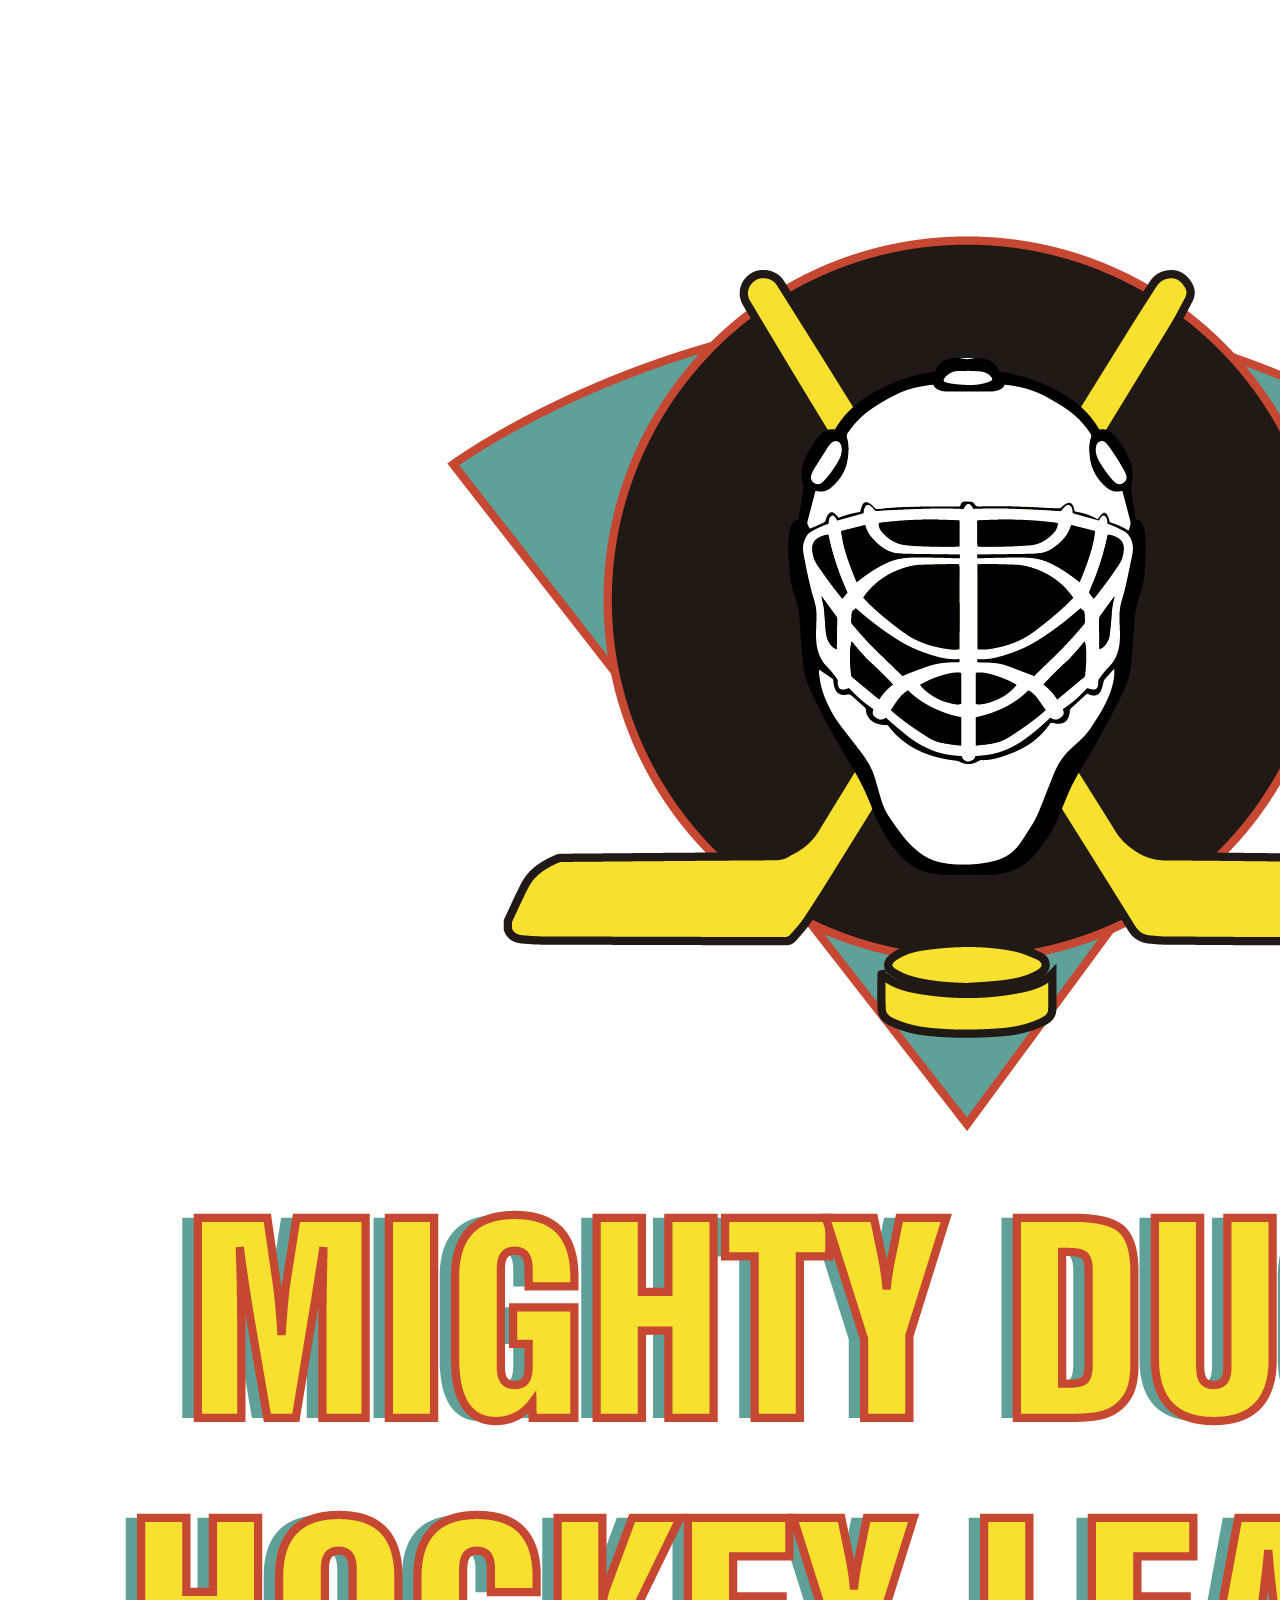
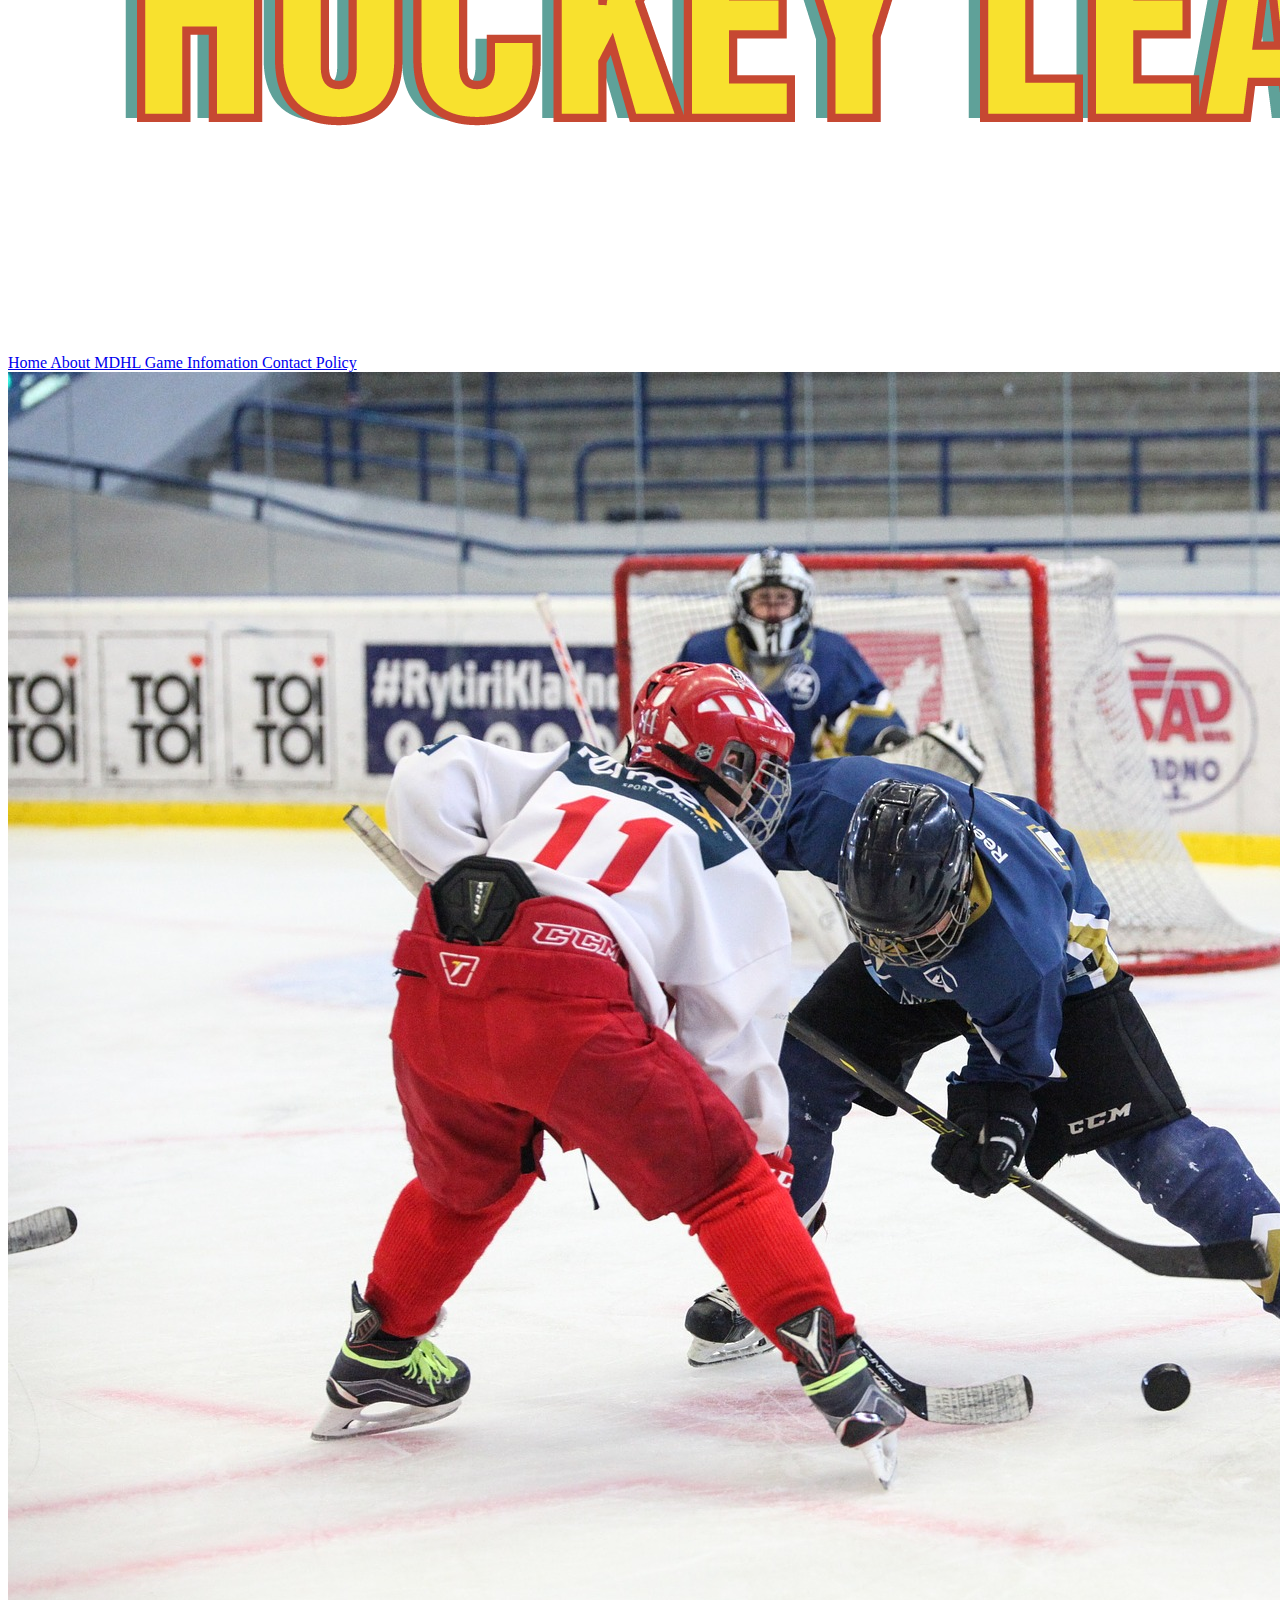
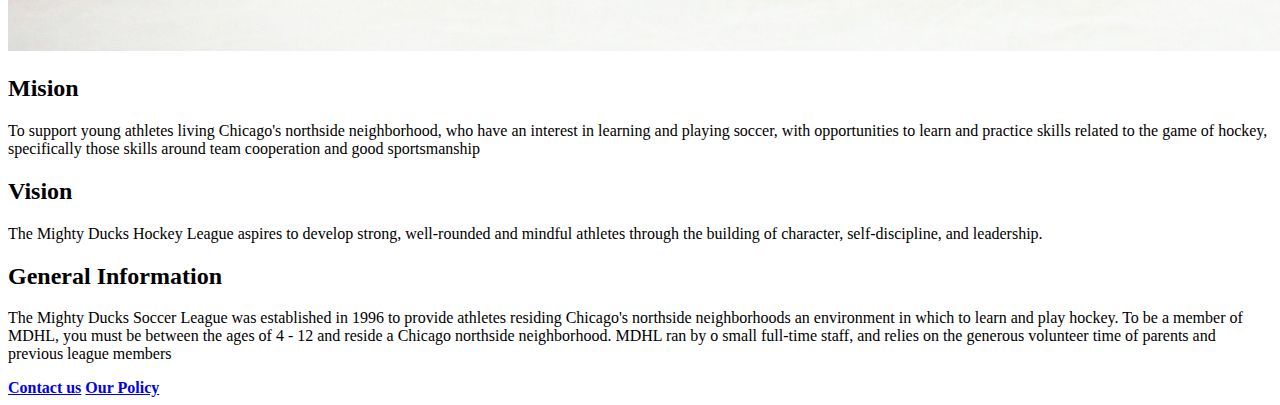
==== about.html @ fa1331a8 "agrego-tarjetas" ====
<!DOCTYPE html>
<html lang="es">
  <head>
    <meta charset="UTF-8">
        <title>Mighty Ducks</title>
        <link rel="shortcut icon" href="./assets/Logo-Mighty-ducks-01.png">
        <link rel="stylesheet" href="./assets/styles/owndesign.css">
        <!-- <link rel="stylesheet" href="/assets/styles.css"> -->
  </head>
  <body>

    <header>      
      <nav class="navbar">

        <div ><img id="logo" src="./assets/Logo-Mighty-ducks-01.png" alt="image hockey 3"> </div>      
            
            <a class="button" href="index.html"> Home </a>
            <a  class="button" href="#"> About MDHL </a>        
            <a  class="button" href="schedule.html"> Game Infomation  </a>         
            <a  class="button" href="contact.html"> Contact </a>
            <a  class="button" href="policy.html"> Policy </a>
          
      </nav>
      
  

    
     <div>
          <img id="image1" src="./assets/design1_image1.jpg" alt="image hockey 3">
     </div>
    
    </header>
  
    <main>
  
    

      <div>
        <article class="content" >
              <h2>Mision</h2>
                 <p>
                     To support young athletes living Chicago's northside neighborhood, who have an interest in
                      learning and playing soccer, with opportunities to learn and practice skills related to the game of
                       hockey, specifically those skills around team cooperation and good sportsmanship</p>
        
            <h2>Vision</h2>
                  <p>
                          The Mighty Ducks Hockey League aspires to develop strong, well-rounded and mindful athletes
                          through the building of character, self-discipline, and leadership.</p>
        
            <h2>General Information</h2>
                   <p>
                         The Mighty Ducks Soccer League was established in 1996 to provide athletes residing
                         Chicago's northside neighborhoods an environment in which to learn and play hockey. To be a
                         member of MDHL, you must be between the ages of 4 - 12 and reside a Chicago northside
                        neighborhood. MDHL ran by o small full-time staff, and relies on the generous volunteer time of
                        parents and previous league members</p>

          </article>
       </div>
    </main>
       <footer>
                
         
         <a href="contact.html"><b> Contact us</b></a>
          
                
         <a href="policy.html"> <b> Our Policy </b></a>
         
        
       
      </footer>  
</body>
</html>
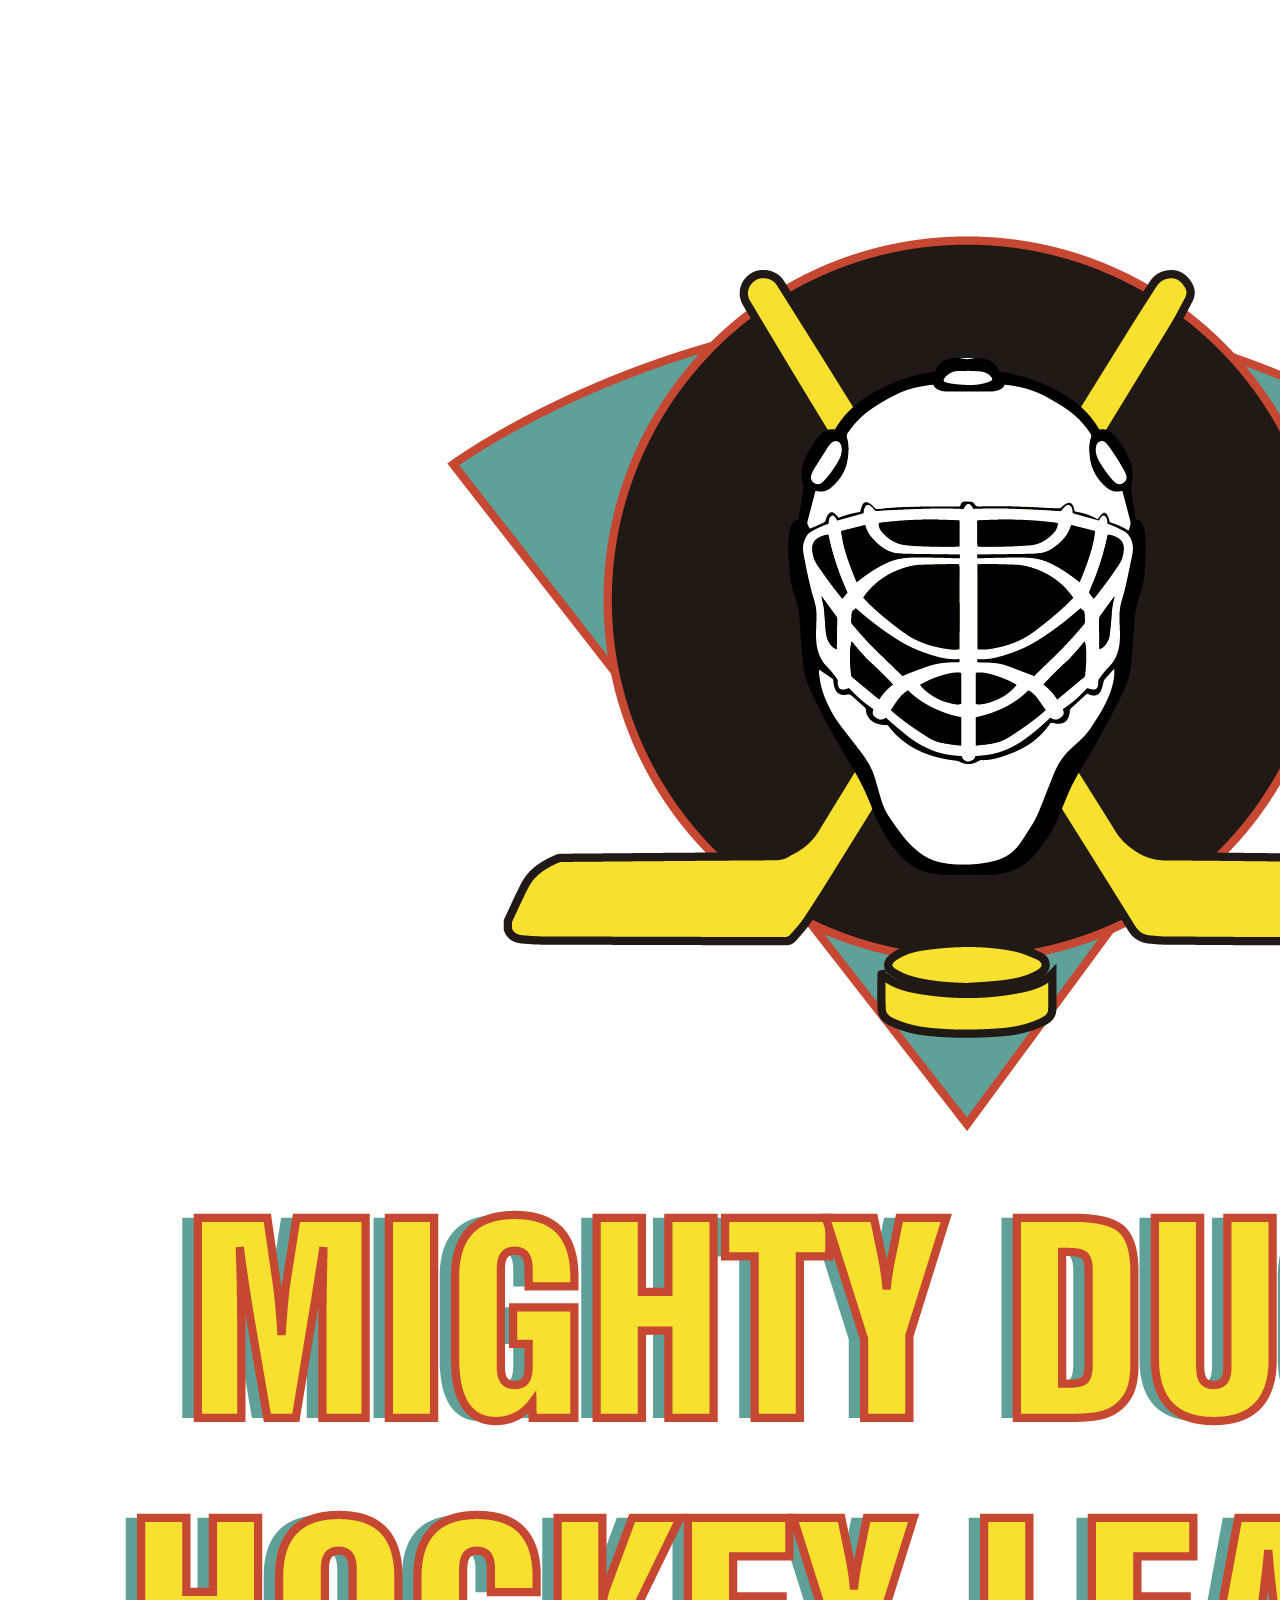
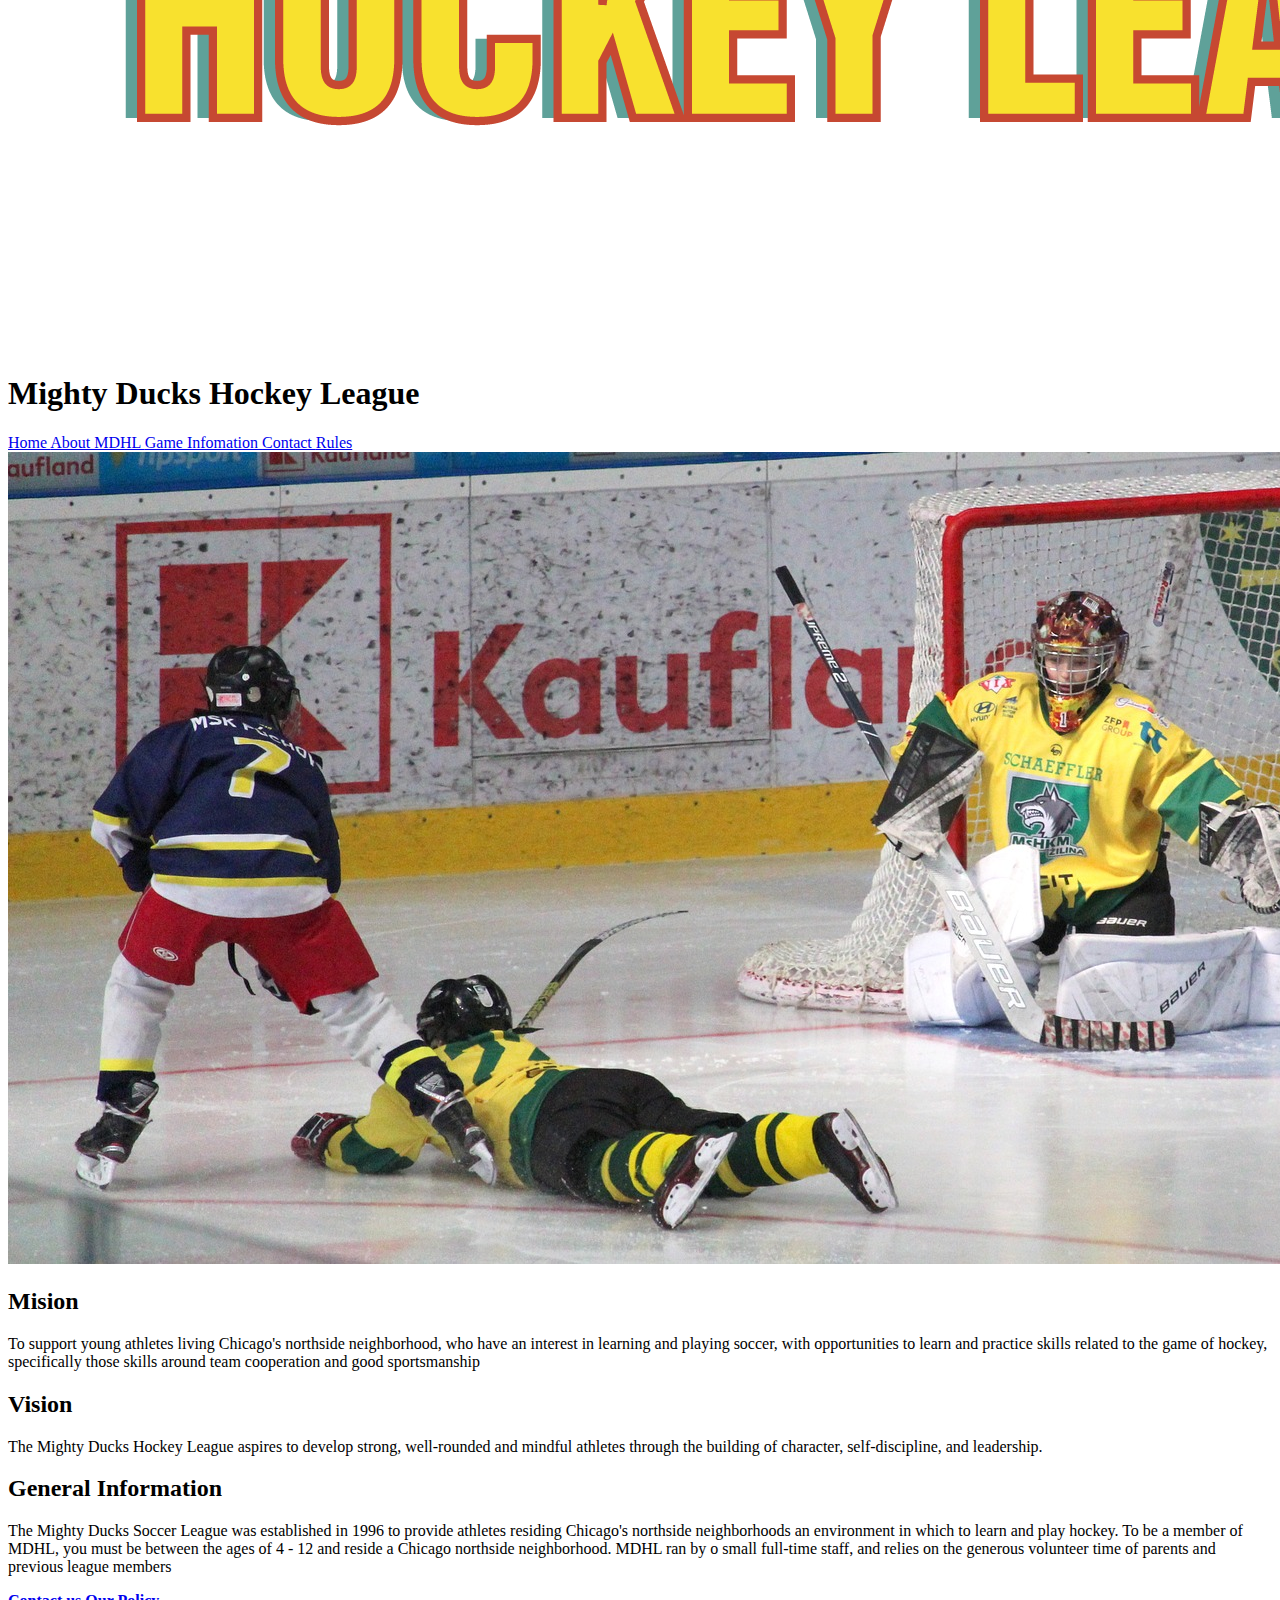
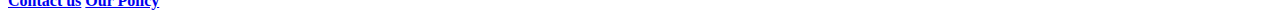
==== commit a83e84ec: "agregue-flex-y-mejore-cosas" ====
--- a/about.html
+++ b/about.html
@@ -9,26 +9,24 @@
   </head>
   <body>
 
-    <header>      
+    <header>     
+
       <nav class="navbar">
-
-        <div ><img id="logo" src="./assets/Logo-Mighty-ducks-01.png" alt="image hockey 3"> </div>      
-            
+         <div> <img id="logo" src="./assets/Logo-Mighty-ducks-01.png" alt="image hockey 3"> </div> 
+             
+        <div class="title"><h1>Mighty Ducks Hockey League </h1></div>
+        <div>
             <a class="button" href="index.html"> Home </a>
             <a  class="button" href="#"> About MDHL </a>        
-            <a  class="button" href="schedule.html"> Game Infomation  </a>         
+            <a  class="button" href="schedule.html"> Game Infomation </a>         
             <a  class="button" href="contact.html"> Contact </a>
-            <a  class="button" href="policy.html"> Policy </a>
-          
+            <a  class="button" href="policy.html"> Rules </a>
+          </div>  
       </nav>
-      
   
-
-    
-     <div>
-          <img id="image1" src="./assets/design1_image1.jpg" alt="image hockey 3">
-     </div>
-    
+  
+      <img id="image1" src="./assets/design1_image2.jpg" alt="image-hockey-3">
+     
     </header>
   
     <main>
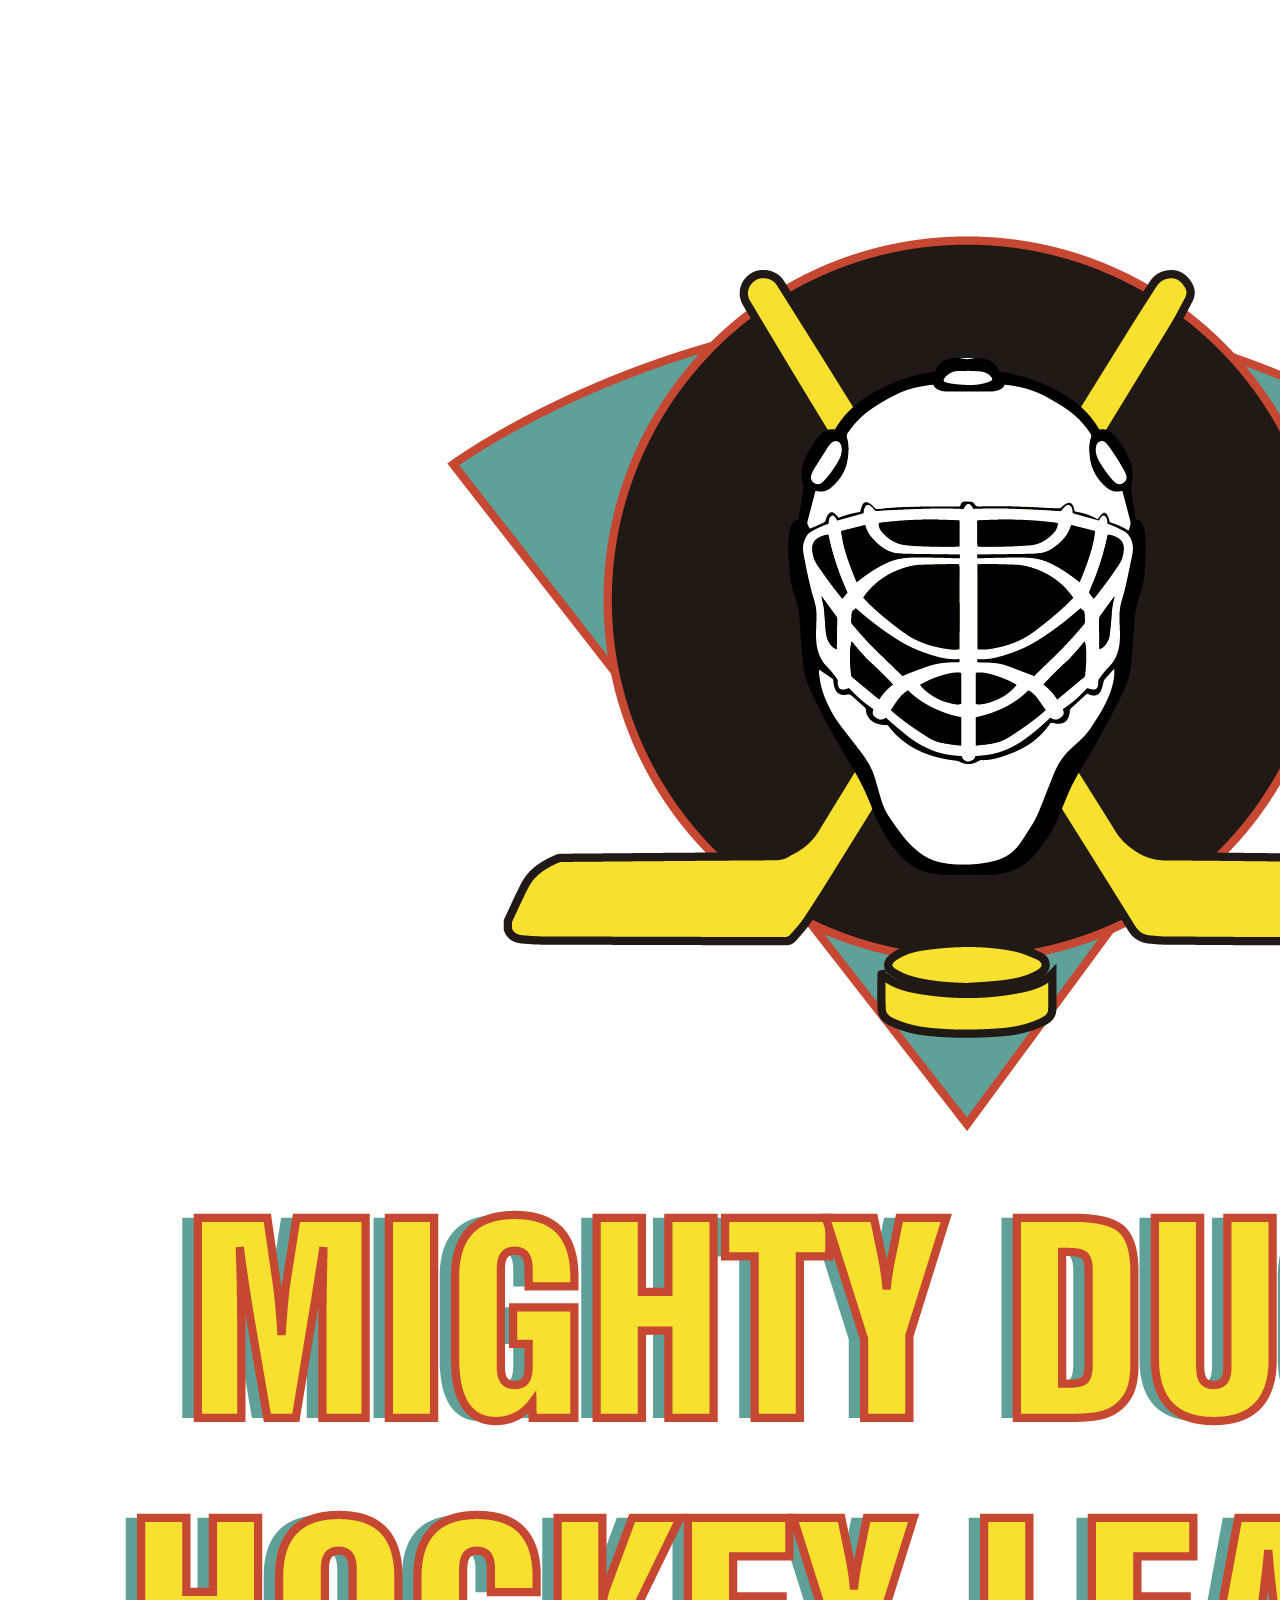
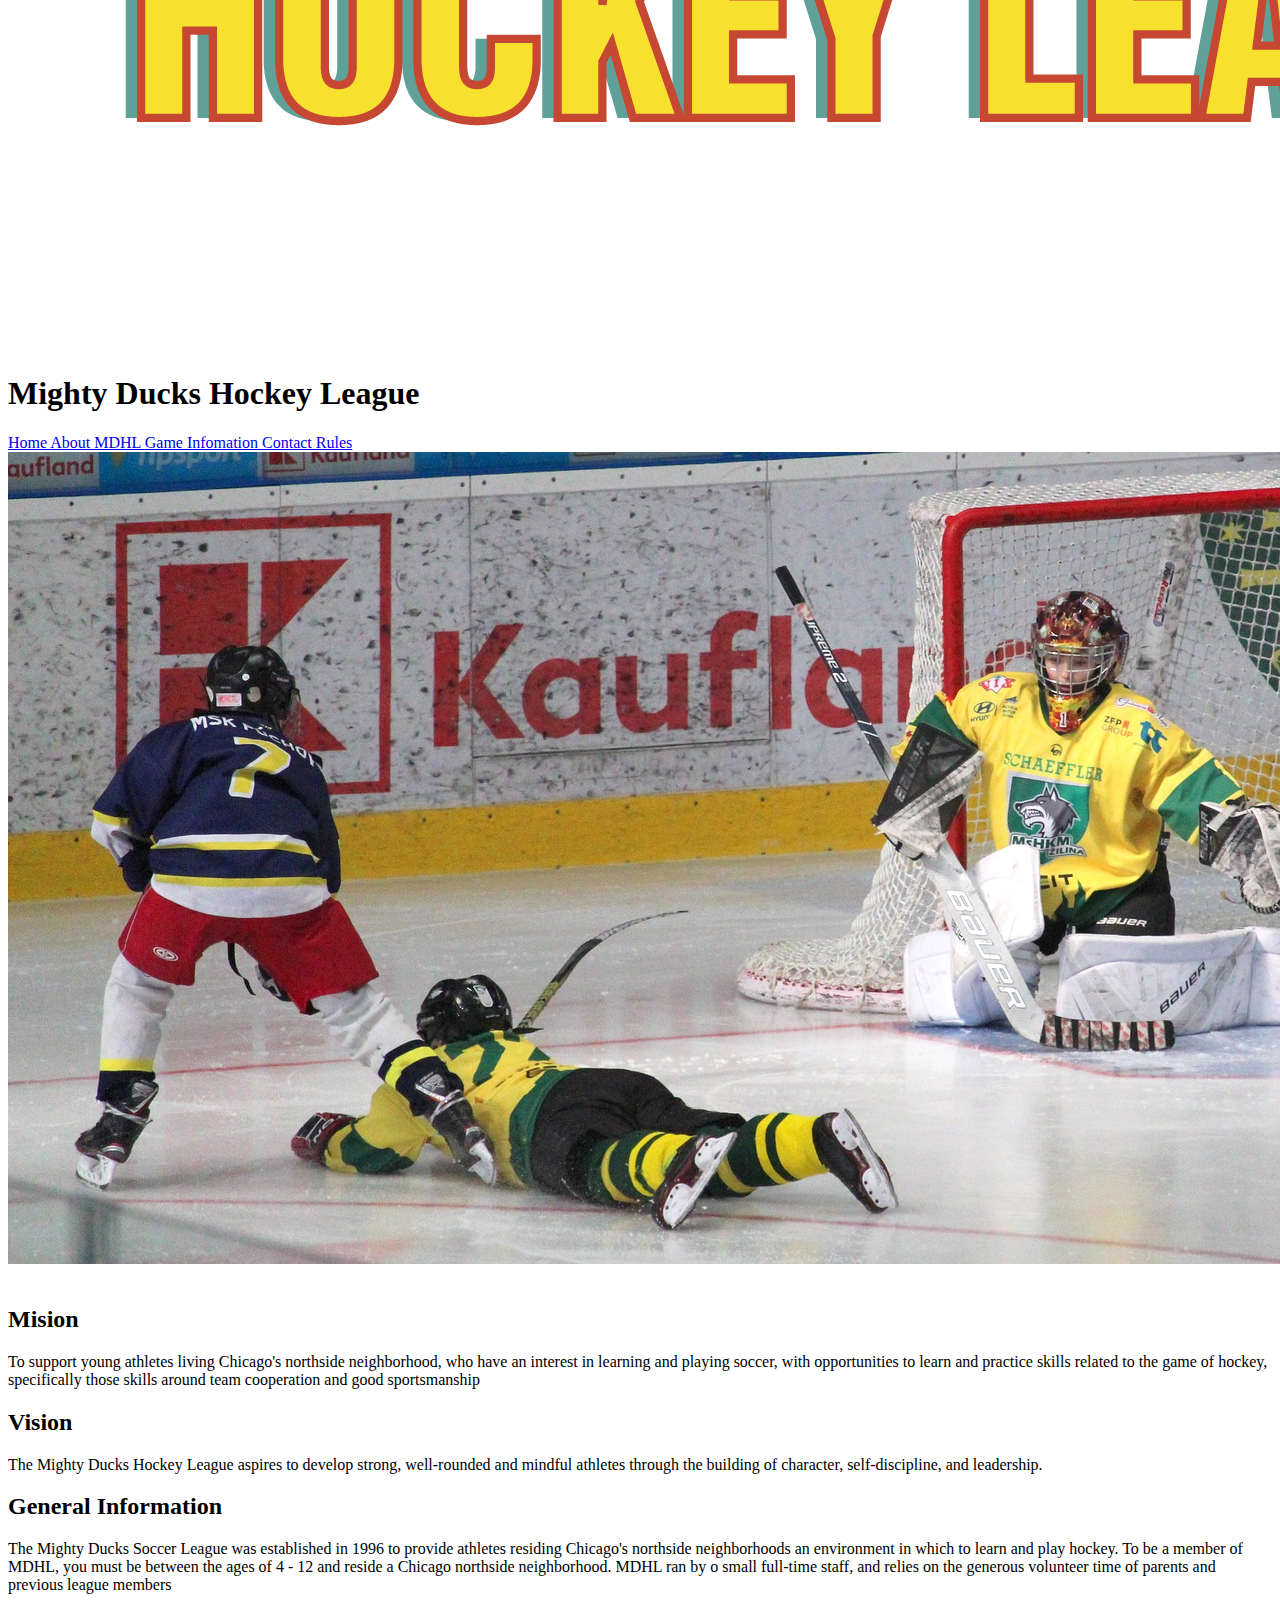
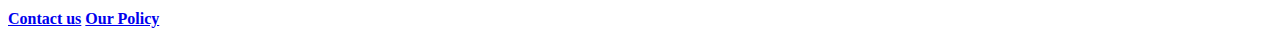
==== commit 062b53f7: "fix:falto-commit" ====
--- a/about.html
+++ b/about.html
@@ -32,7 +32,7 @@
     <main>
   
     
-
+<br>
       <div>
         <article class="content" >
               <h2>Mision</h2>
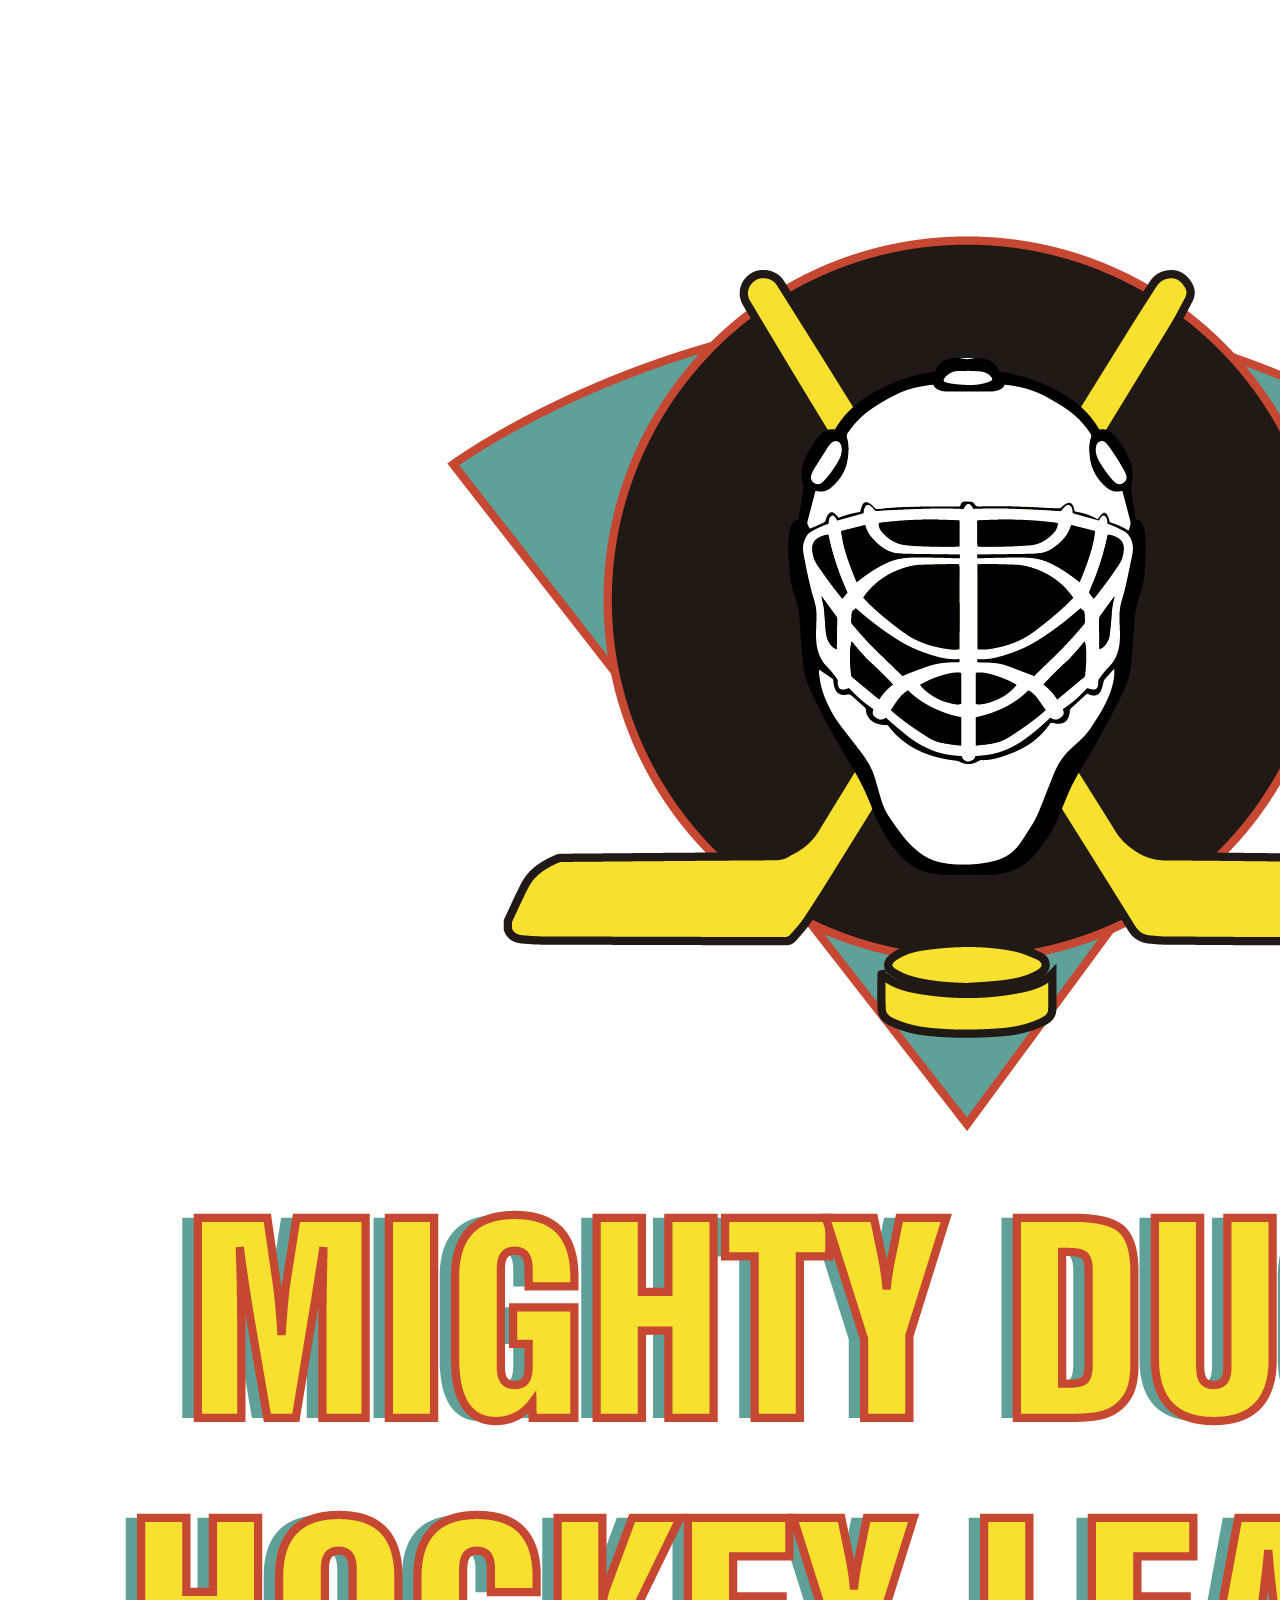
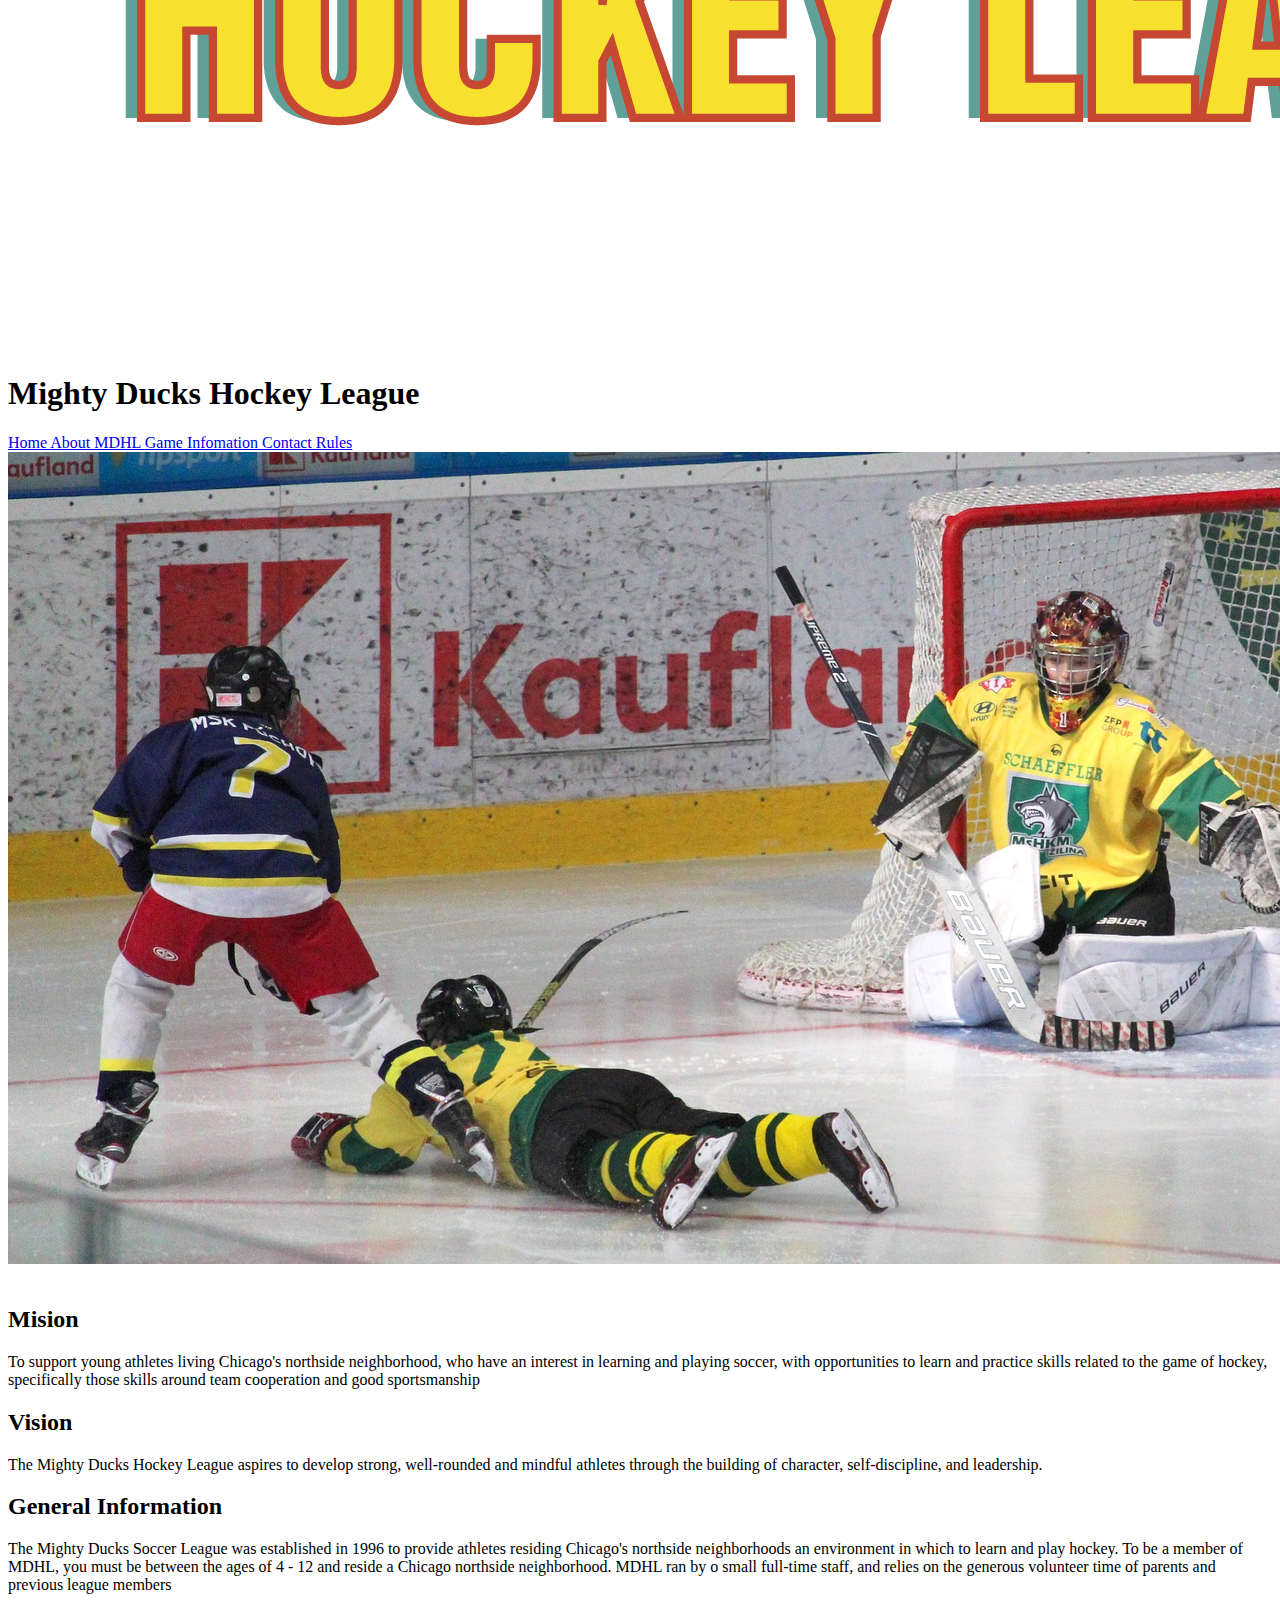
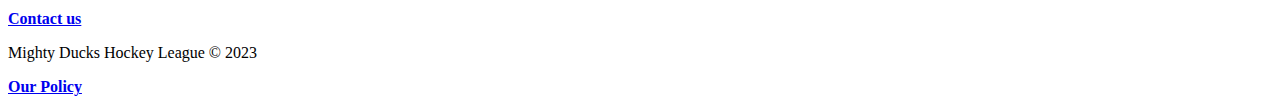
==== commit 830b427b: "actualizo:formulario-y-table1" ====
--- a/about.html
+++ b/about.html
@@ -9,31 +9,30 @@
   </head>
   <body>
 
-    <header>     
 
-      <nav class="navbar">
-         <div> <img id="logo" src="./assets/Logo-Mighty-ducks-01.png" alt="image hockey 3"> </div> 
-             
-        <div class="title"><h1>Mighty Ducks Hockey League </h1></div>
-        <div>
+     <header>   
+      
+      
+    <img id="logo" src="./assets/Logo-Mighty-ducks-01.png" alt="image hockey 3"> </div> 
+            
+     <h1>Mighty Ducks Hockey League </h1>
+     <nav >     
             <a class="button" href="index.html"> Home </a>
             <a  class="button" href="#"> About MDHL </a>        
             <a  class="button" href="schedule.html"> Game Infomation </a>         
             <a  class="button" href="contact.html"> Contact </a>
-            <a  class="button" href="policy.html"> Rules </a>
-          </div>  
-      </nav>
-  
-  
-      <img id="image1" src="./assets/design1_image2.jpg" alt="image-hockey-3">
-     
-    </header>
+            <a  class="button" href="policy.html"> Rules </a>        
+     </nav>
+     </header>
+     <div><img id="image1" src="./assets/design1_image2.jpg" alt="image-hockey-3"></div>
+
+ 
   
     <main>
   
     
 <br>
-      <div>
+      
         <article class="content" >
               <h2>Mision</h2>
                  <p>
@@ -55,19 +54,19 @@
                         parents and previous league members</p>
 
           </article>
-       </div>
+       
     </main>
-       <footer>
+    <footer>
                 
          
-         <a href="contact.html"><b> Contact us</b></a>
-          
-                
-         <a href="policy.html"> <b> Our Policy </b></a>
-         
-        
+      <a href="contact.html"><b> Contact us</b></a>
        
-      </footer>  
+      <p>Mighty Ducks Hockey League © 2023</p>
+      <a href="policy.html"> <b> Our Policy </b></a>
+      
+     
+    
+   </footer>  
 </body>
 </html>
 
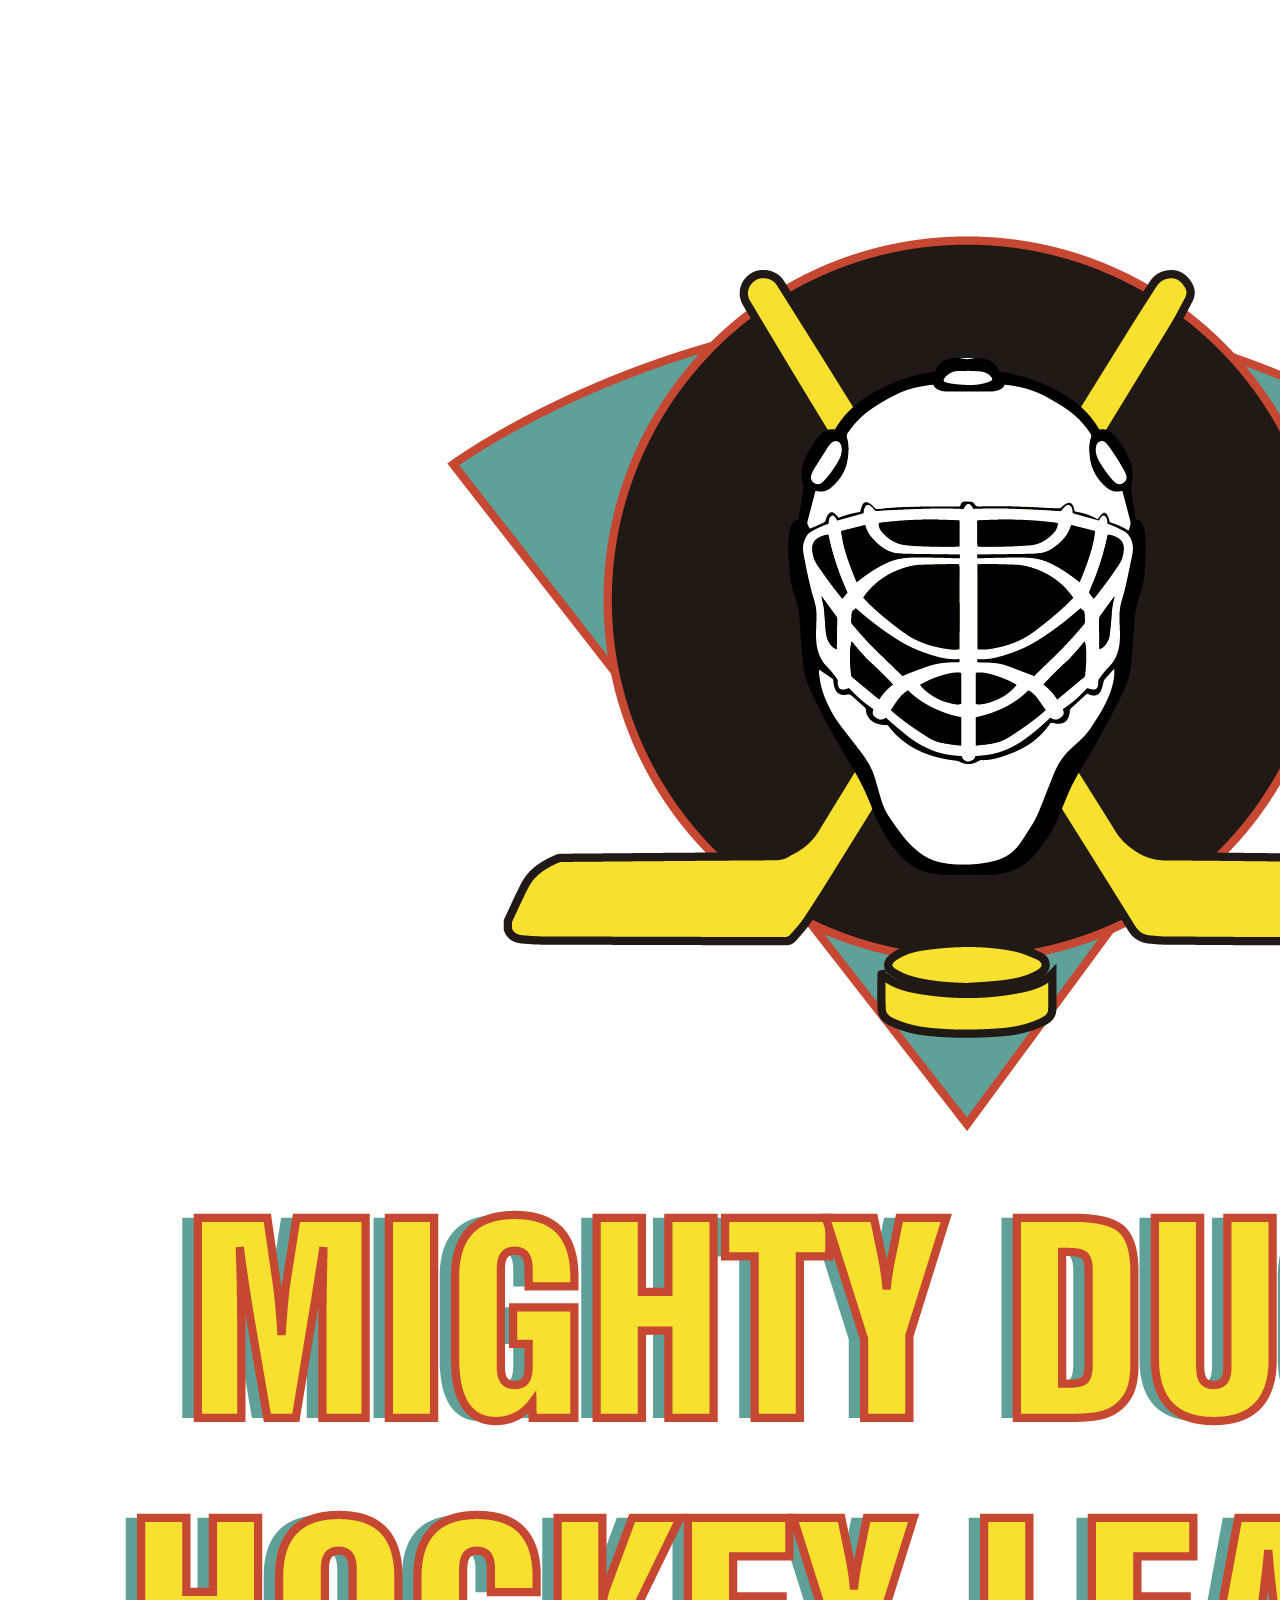
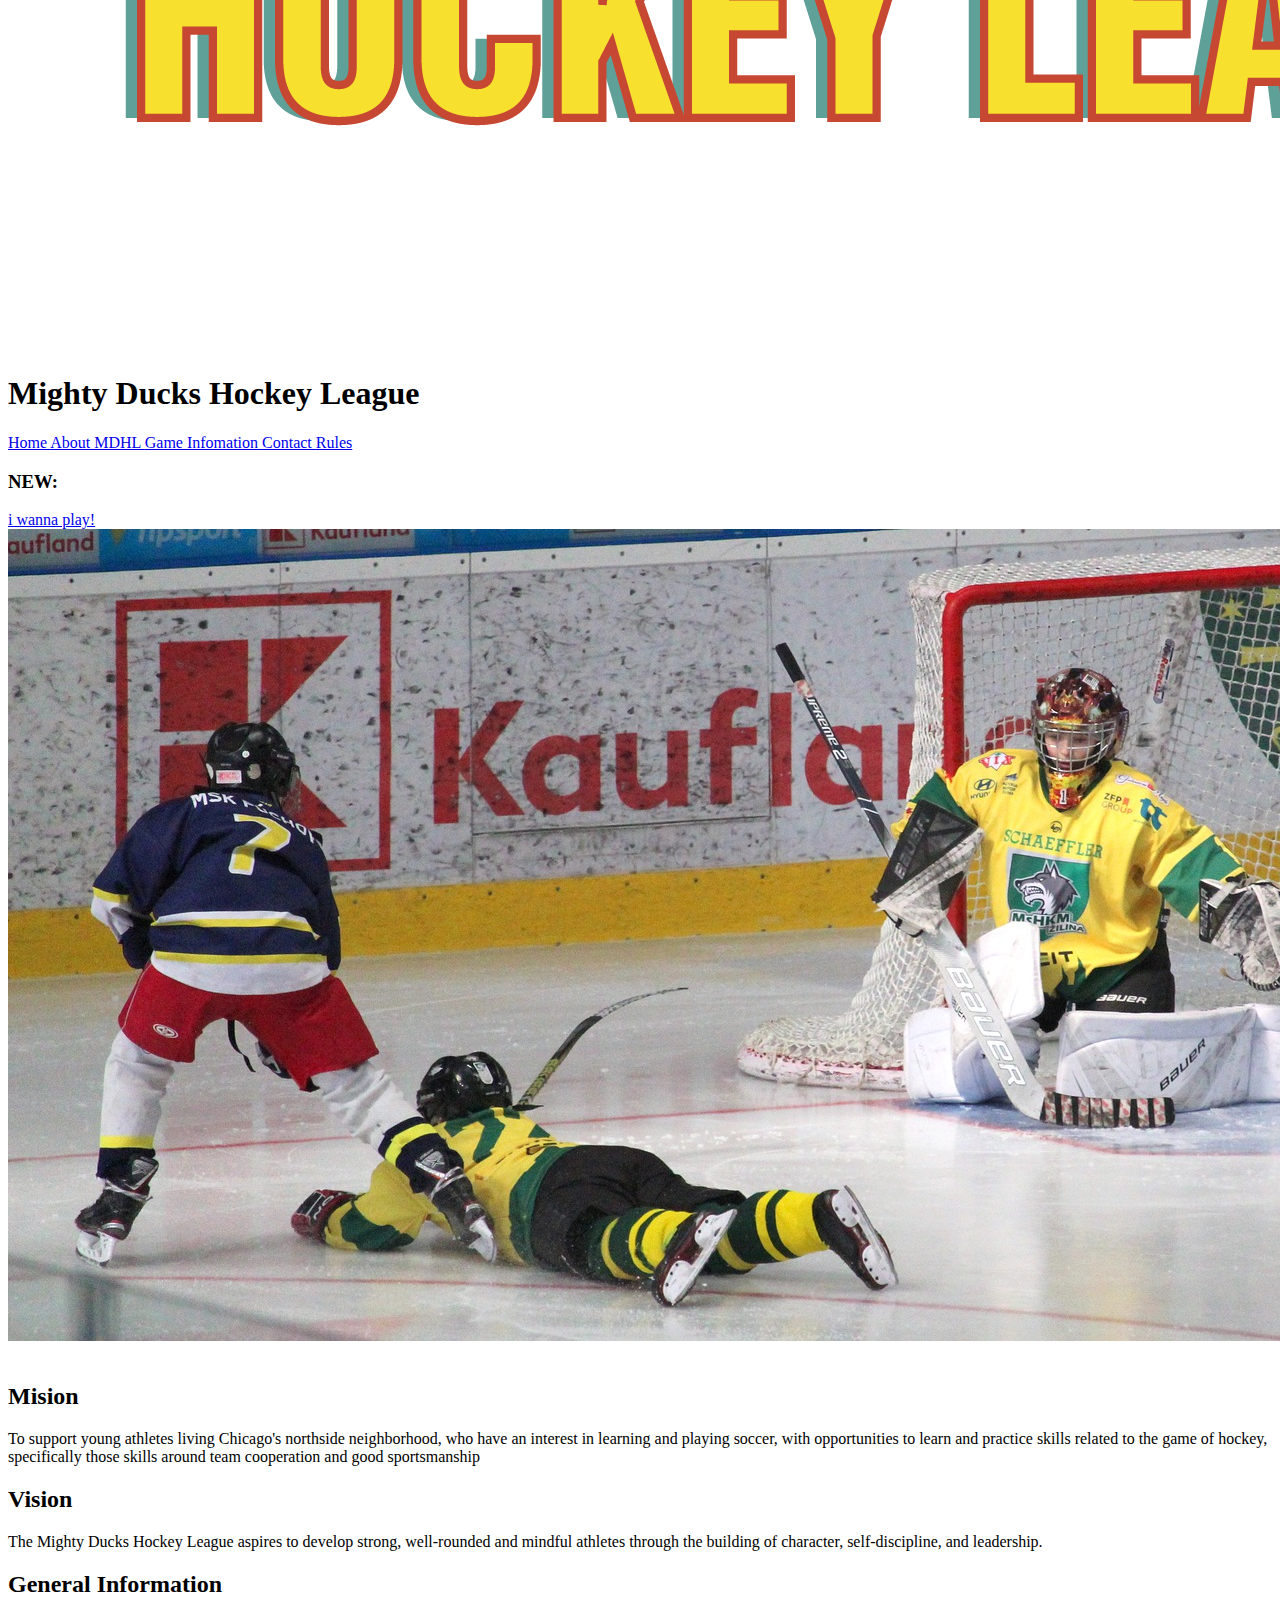
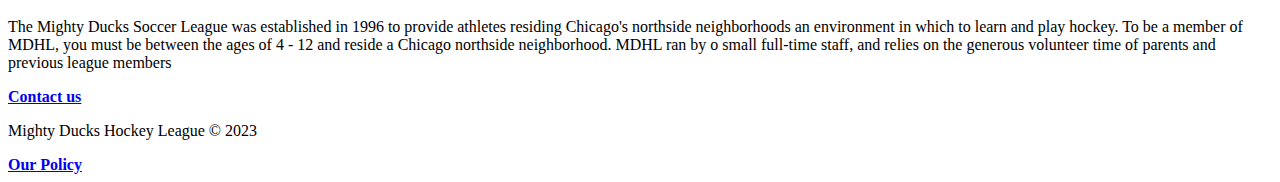
==== commit af53764d: "agrego joinbuttton" ====
--- a/about.html
+++ b/about.html
@@ -24,6 +24,7 @@
             <a  class="button" href="policy.html"> Rules </a>        
      </nav>
      </header>
+     <div class="joinbutton"> <h3>NEW: </h3> <a href="registration-form.html">i wanna play!</a></div>
      <div><img id="image1" src="./assets/design1_image2.jpg" alt="image-hockey-3"></div>
 
  
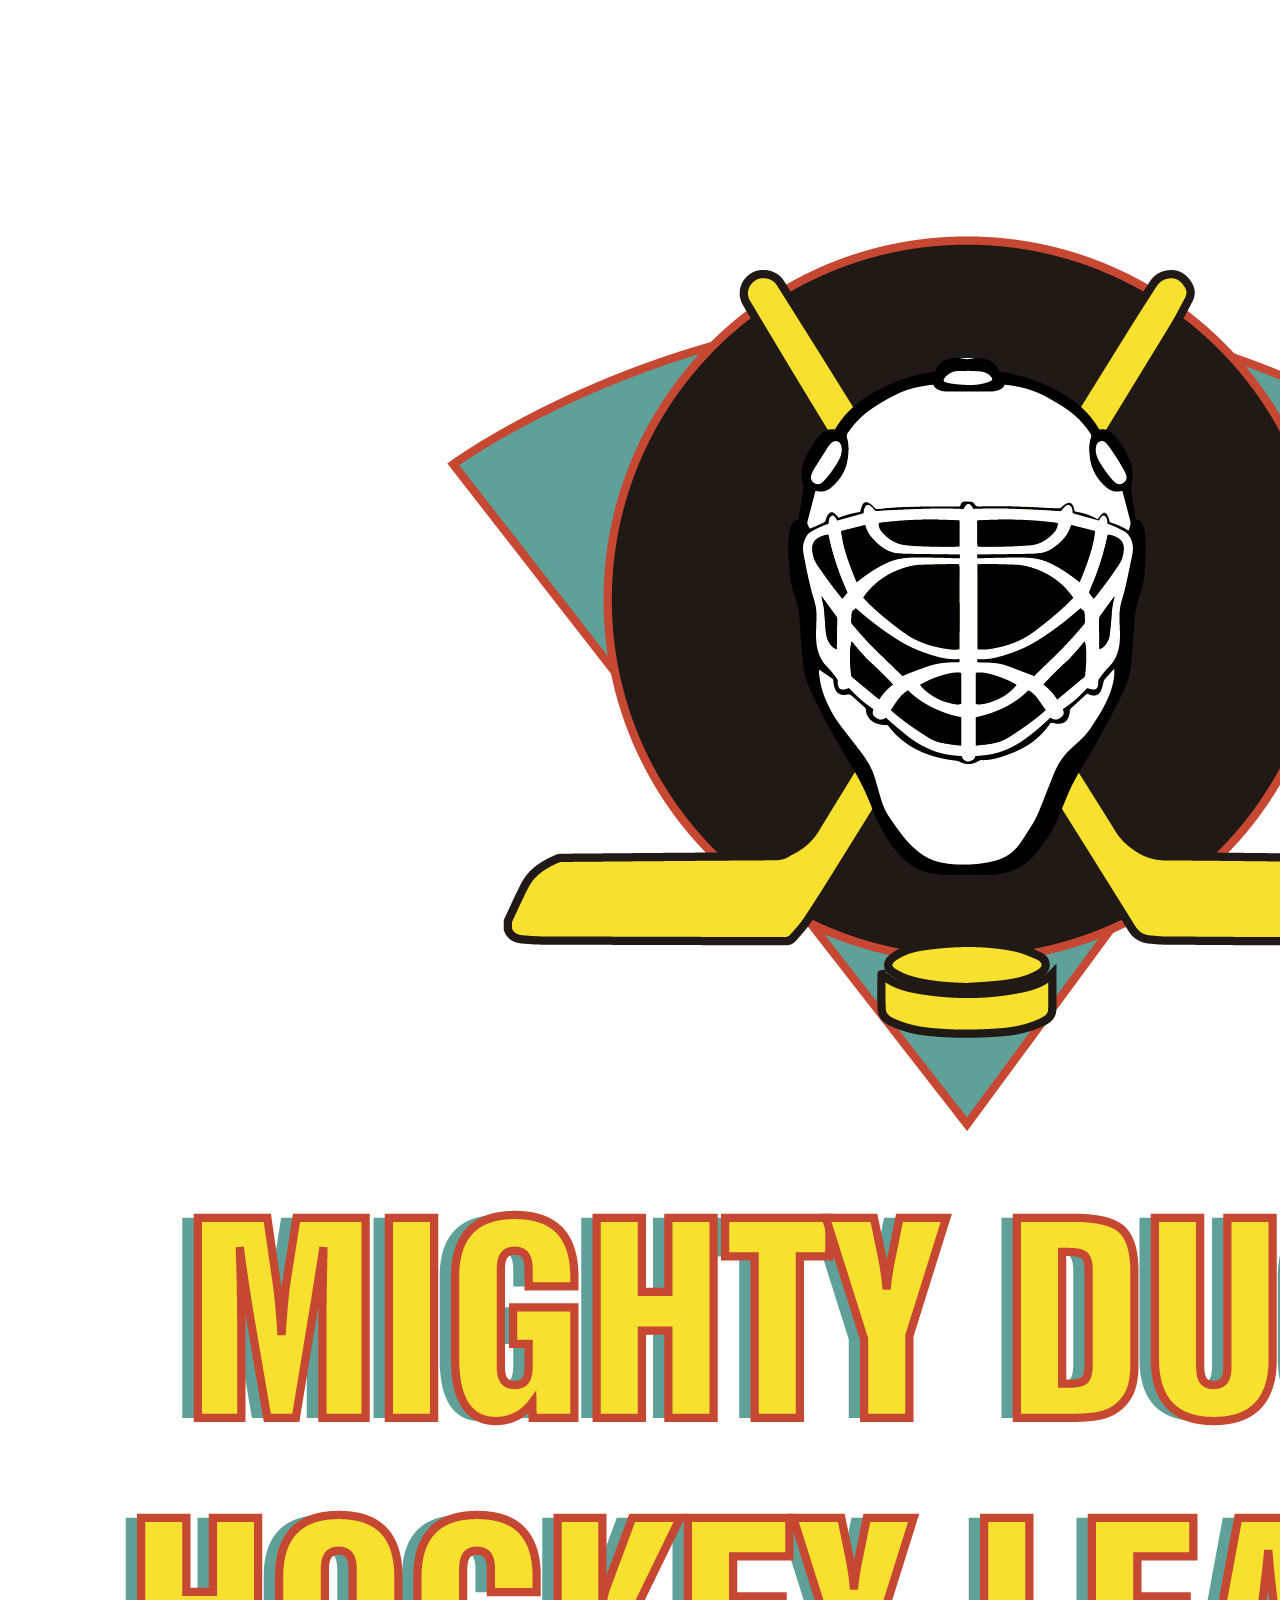
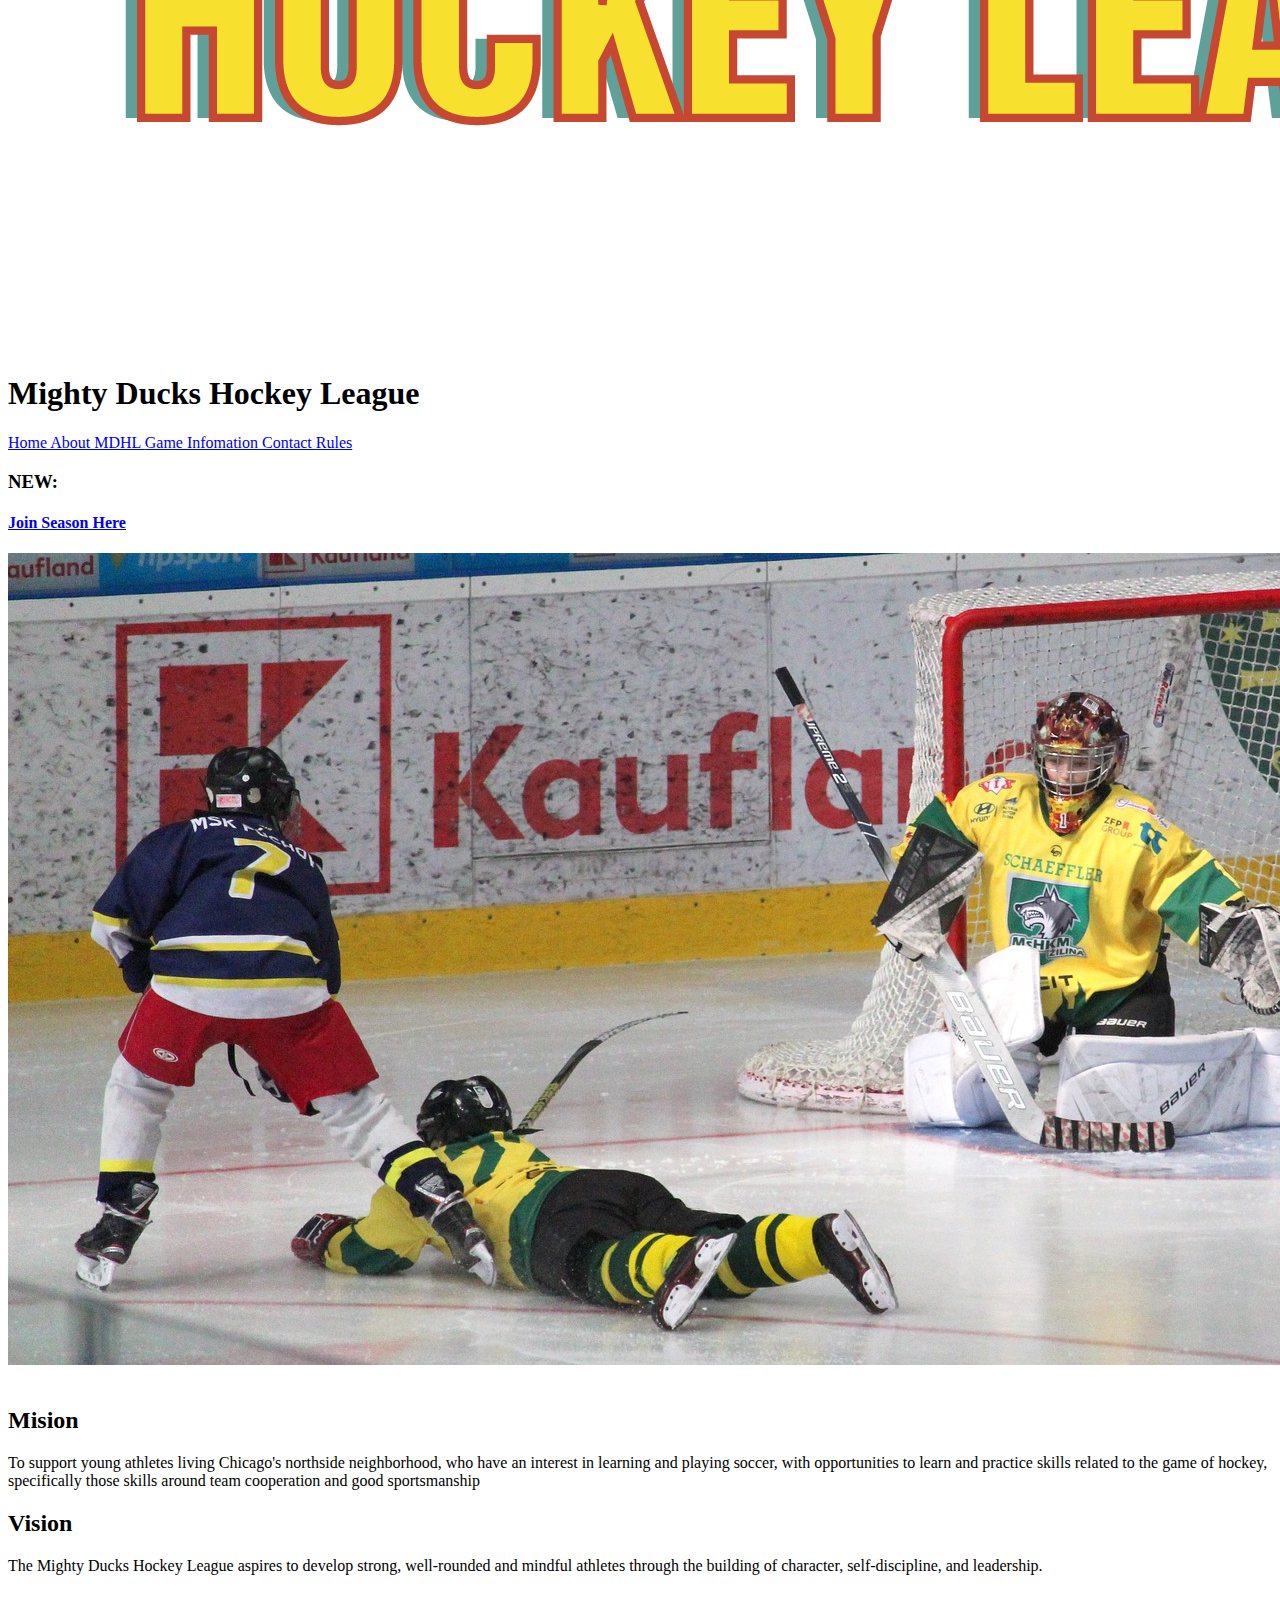
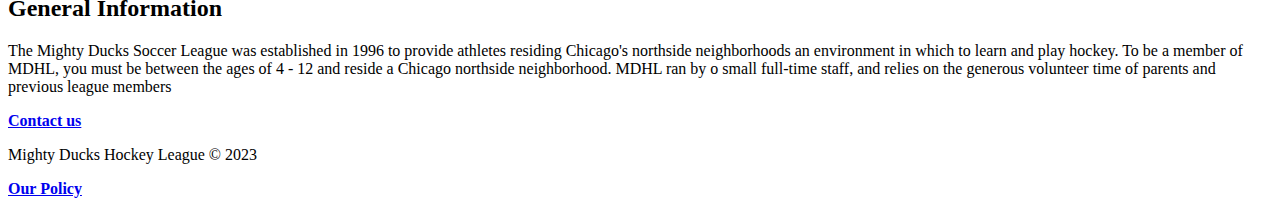
==== commit 5da0b56f: "fix:joinbuttton" ====
--- a/about.html
+++ b/about.html
@@ -24,7 +24,7 @@
             <a  class="button" href="policy.html"> Rules </a>        
      </nav>
      </header>
-     <div class="joinbutton"> <h3>NEW: </h3> <a href="registration-form.html">i wanna play!</a></div>
+     <div class="joinbutton"> <h3>NEW: </h3> <a href="registration-form.html"> <h4> Join Season Here </h4></a></div>
      <div><img id="image1" src="./assets/design1_image2.jpg" alt="image-hockey-3"></div>
 
  
